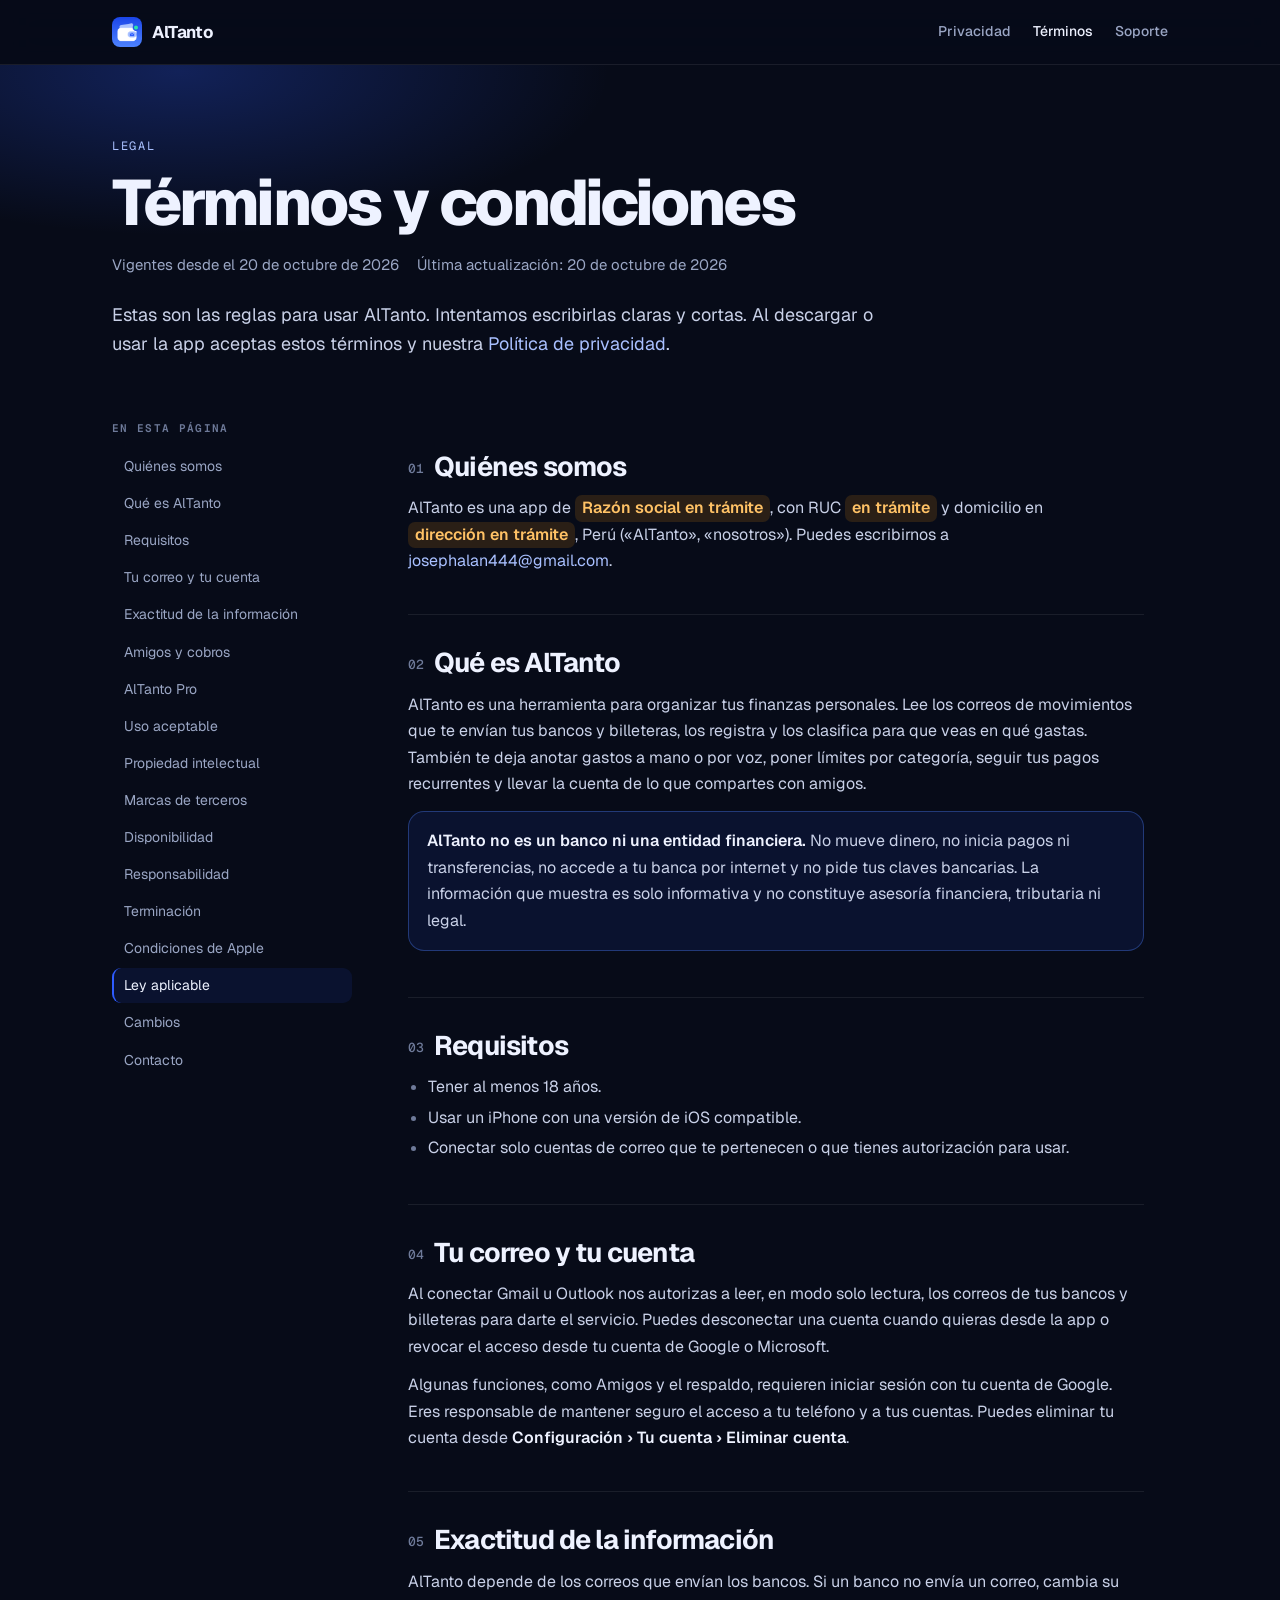
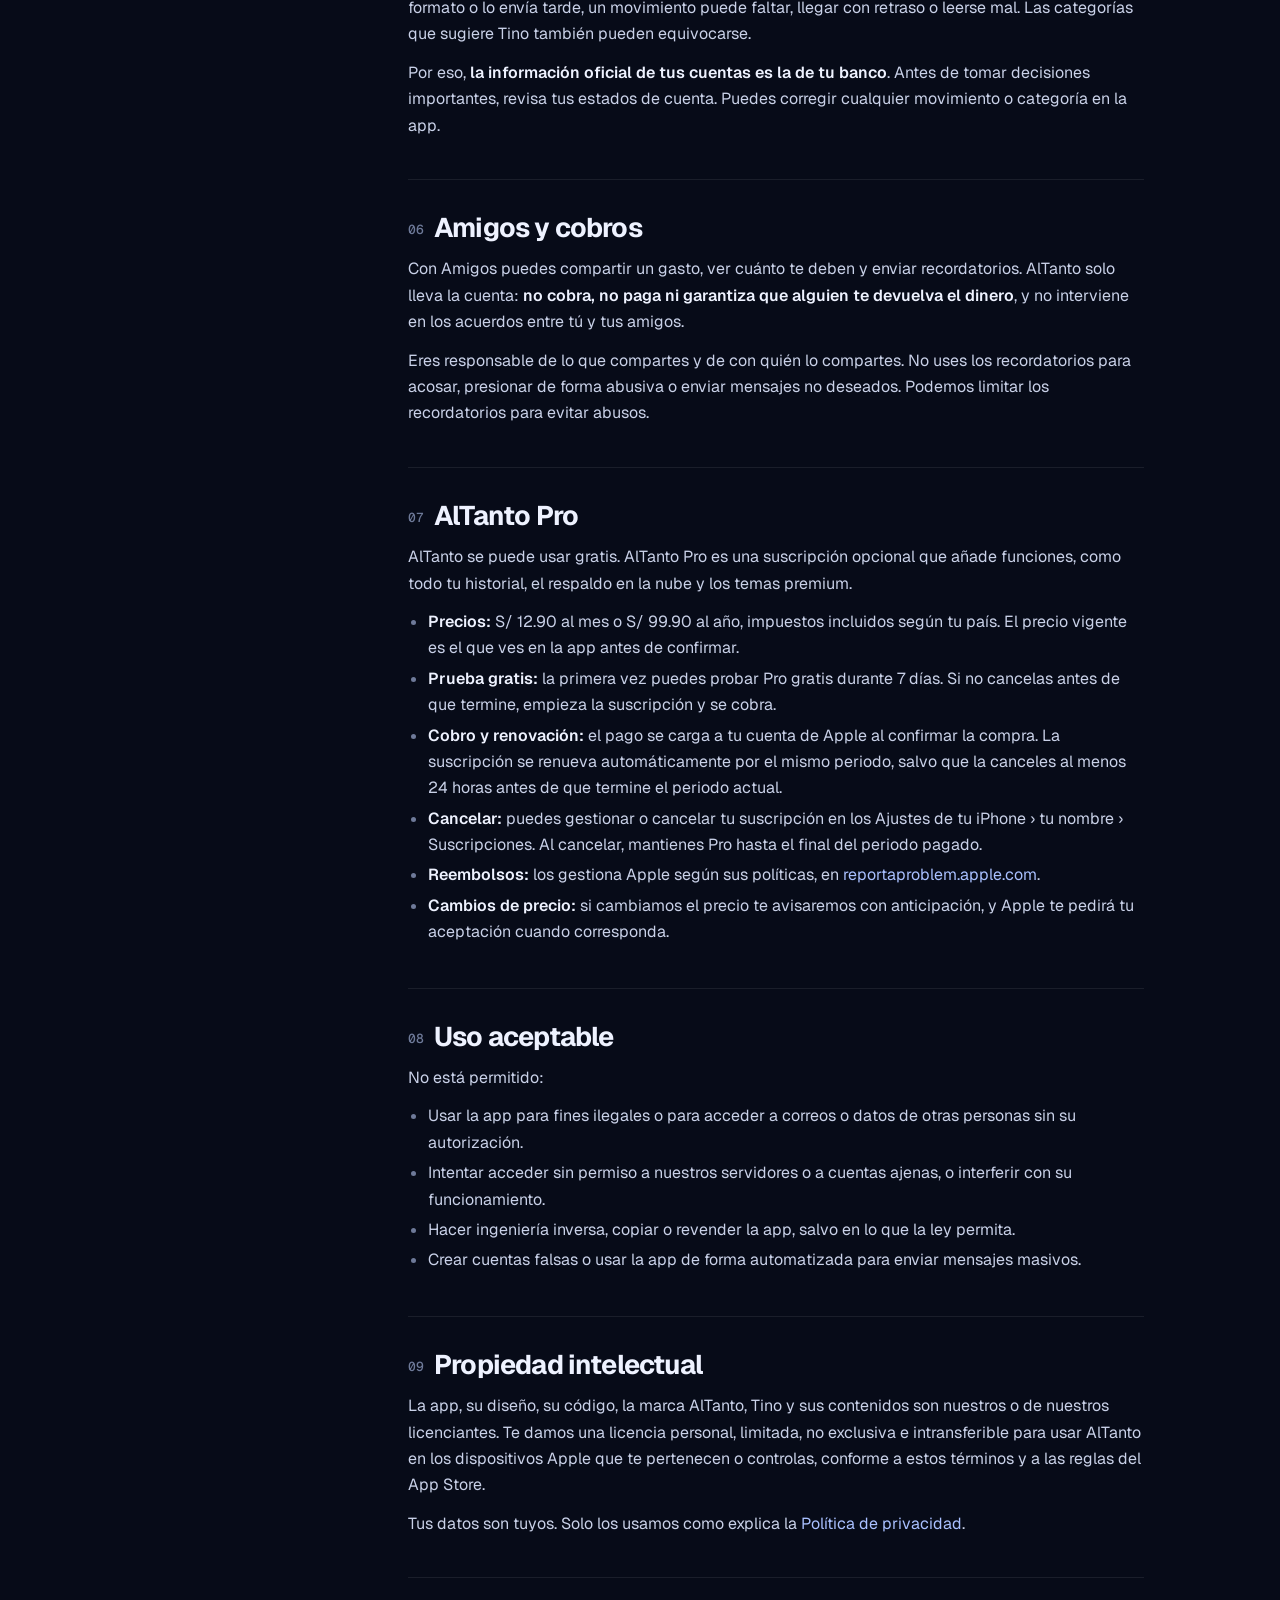
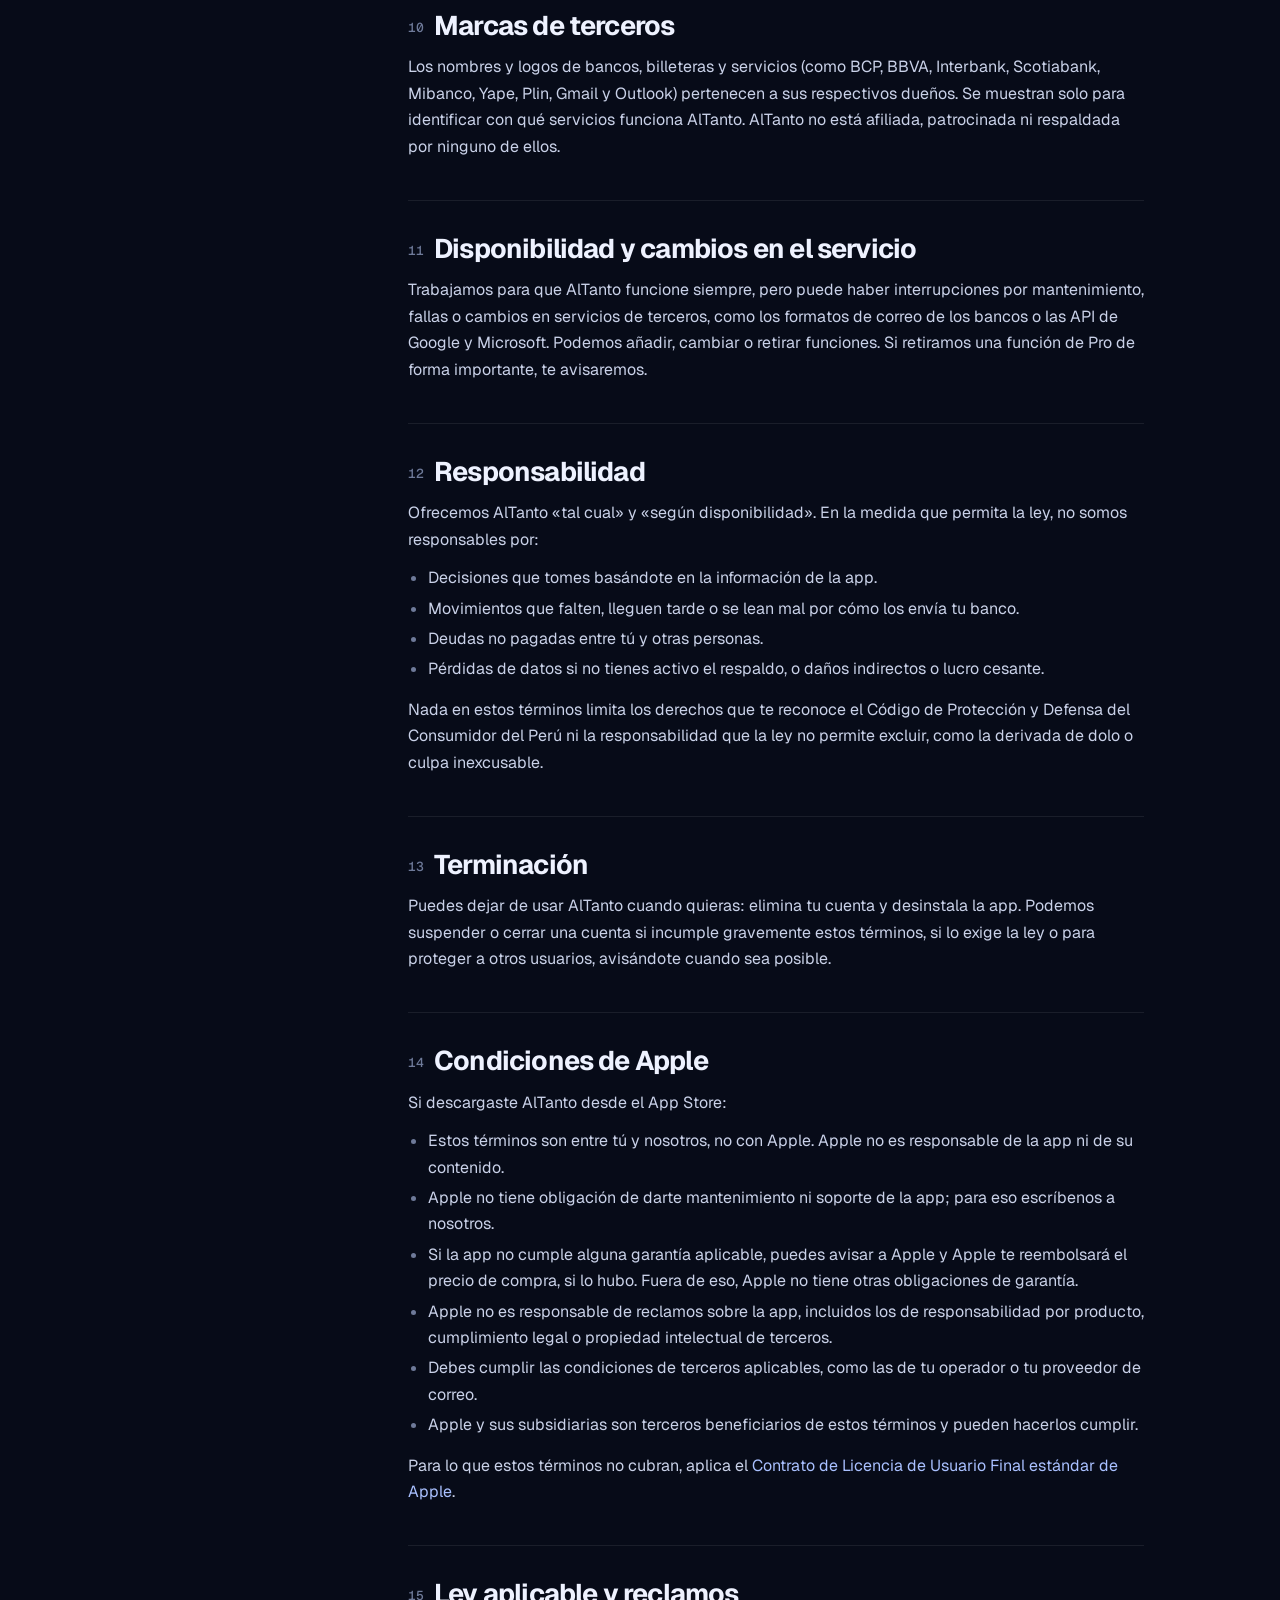
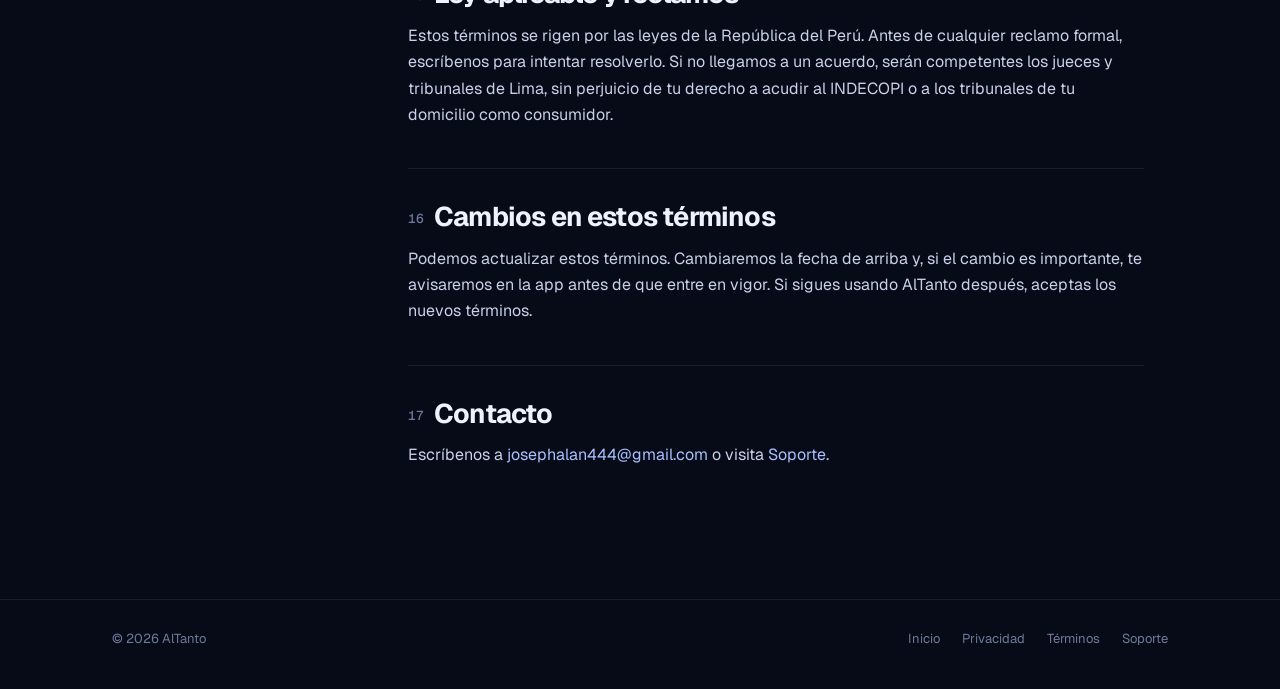
==== terminos/index.html @ 4947467b "feat: páginas de Privacidad, Términos y Soporte Política de privacidad conforme a la Ley 29733 con e" ====
<!DOCTYPE html>
<html lang="es-PE">
<head>
<meta charset="utf-8">
<meta name="viewport" content="width=device-width, initial-scale=1">
<title>Términos y condiciones — AlTanto</title>
<meta name="description" content="Las condiciones para usar AlTanto y AlTanto Pro.">
<link rel="icon" type="image/png" sizes="32x32" href="../assets/favicon-32.png">
<link rel="apple-touch-icon" href="../assets/apple-touch-icon.png">
<meta name="theme-color" content="#070B18">
<link rel="preconnect" href="https://fonts.googleapis.com">
<link rel="preconnect" href="https://fonts.gstatic.com" crossorigin>
<link rel="stylesheet" href="https://fonts.googleapis.com/css2?family=Geist:wght@400;500;600;700;800&family=Geist+Mono:wght@500;600&display=swap">
<link rel="stylesheet" href="../assets/legal.css">
</head>
<body>

<header class="nav">
  <div class="wrap">
    <a class="brand" href="../"><img src="../assets/icon-192.png" alt=""><span>AlTanto</span></a>
    <nav aria-label="Legal">
      <a href="../privacidad/">Privacidad</a>
      <a href="../terminos/" aria-current="page">Términos</a>
      <a href="../soporte/">Soporte</a>
    </nav>
  </div>
</header>

<div class="hero">
  <div class="wrap">
    <div class="eyebrow">Legal</div>
    <h1>Términos y condiciones</h1>
    <div class="meta"><span>Vigentes desde el 20 de octubre de 2026</span><span>Última actualización: 20 de octubre de 2026</span></div>
    <p class="intro">Estas son las reglas para usar AlTanto. Intentamos escribirlas claras y cortas. Al descargar o usar la app aceptas estos términos y nuestra <a href="../privacidad/">Política de privacidad</a>.</p>
  </div>
</div>

<div class="wrap layout">
  <aside class="toc" aria-label="Índice">
    <b>En esta página</b>
    <ol>
      <li><a href="#quienes">Quiénes somos</a></li>
      <li><a href="#servicio">Qué es AlTanto</a></li>
      <li><a href="#requisitos">Requisitos</a></li>
      <li><a href="#correo">Tu correo y tu cuenta</a></li>
      <li><a href="#exactitud">Exactitud de la información</a></li>
      <li><a href="#amigos">Amigos y cobros</a></li>
      <li><a href="#pro">AlTanto Pro</a></li>
      <li><a href="#uso">Uso aceptable</a></li>
      <li><a href="#propiedad">Propiedad intelectual</a></li>
      <li><a href="#marcas">Marcas de terceros</a></li>
      <li><a href="#disponibilidad">Disponibilidad</a></li>
      <li><a href="#responsabilidad">Responsabilidad</a></li>
      <li><a href="#terminacion">Terminación</a></li>
      <li><a href="#apple">Condiciones de Apple</a></li>
      <li><a href="#ley">Ley aplicable</a></li>
      <li><a href="#cambios">Cambios</a></li>
      <li><a href="#contacto">Contacto</a></li>
    </ol>
  </aside>

  <main class="doc">
    <section id="quienes">
      <h2><span class="n">01</span>Quiénes somos</h2>
      <p>AlTanto es una app de <strong><span class="pending">Razón social en trámite</span></strong>, con RUC <span class="pending">en trámite</span> y domicilio en <span class="pending">dirección en trámite</span>, Perú («AlTanto», «nosotros»). Puedes escribirnos a <a href="mailto:josephalan444@gmail.com">josephalan444@gmail.com</a>.</p>
    </section>

    <section id="servicio">
      <h2><span class="n">02</span>Qué es AlTanto</h2>
      <p>AlTanto es una herramienta para organizar tus finanzas personales. Lee los correos de movimientos que te envían tus bancos y billeteras, los registra y los clasifica para que veas en qué gastas. También te deja anotar gastos a mano o por voz, poner límites por categoría, seguir tus pagos recurrentes y llevar la cuenta de lo que compartes con amigos.</p>
      <div class="callout">
        <p><strong>AlTanto no es un banco ni una entidad financiera.</strong> No mueve dinero, no inicia pagos ni transferencias, no accede a tu banca por internet y no pide tus claves bancarias. La información que muestra es solo informativa y no constituye asesoría financiera, tributaria ni legal.</p>
      </div>
    </section>

    <section id="requisitos">
      <h2><span class="n">03</span>Requisitos</h2>
      <ul>
        <li>Tener al menos 18 años.</li>
        <li>Usar un iPhone con una versión de iOS compatible.</li>
        <li>Conectar solo cuentas de correo que te pertenecen o que tienes autorización para usar.</li>
      </ul>
    </section>

    <section id="correo">
      <h2><span class="n">04</span>Tu correo y tu cuenta</h2>
      <p>Al conectar Gmail u Outlook nos autorizas a leer, en modo solo lectura, los correos de tus bancos y billeteras para darte el servicio. Puedes desconectar una cuenta cuando quieras desde la app o revocar el acceso desde tu cuenta de Google o Microsoft.</p>
      <p>Algunas funciones, como Amigos y el respaldo, requieren iniciar sesión con tu cuenta de Google. Eres responsable de mantener seguro el acceso a tu teléfono y a tus cuentas. Puedes eliminar tu cuenta desde <strong>Configuración › Tu cuenta › Eliminar cuenta</strong>.</p>
    </section>

    <section id="exactitud">
      <h2><span class="n">05</span>Exactitud de la información</h2>
      <p>AlTanto depende de los correos que envían los bancos. Si un banco no envía un correo, cambia su formato o lo envía tarde, un movimiento puede faltar, llegar con retraso o leerse mal. Las categorías que sugiere Tino también pueden equivocarse.</p>
      <p>Por eso, <strong>la información oficial de tus cuentas es la de tu banco</strong>. Antes de tomar decisiones importantes, revisa tus estados de cuenta. Puedes corregir cualquier movimiento o categoría en la app.</p>
    </section>

    <section id="amigos">
      <h2><span class="n">06</span>Amigos y cobros</h2>
      <p>Con Amigos puedes compartir un gasto, ver cuánto te deben y enviar recordatorios. AlTanto solo lleva la cuenta: <strong>no cobra, no paga ni garantiza que alguien te devuelva el dinero</strong>, y no interviene en los acuerdos entre tú y tus amigos.</p>
      <p>Eres responsable de lo que compartes y de con quién lo compartes. No uses los recordatorios para acosar, presionar de forma abusiva o enviar mensajes no deseados. Podemos limitar los recordatorios para evitar abusos.</p>
    </section>

    <section id="pro">
      <h2><span class="n">07</span>AlTanto Pro</h2>
      <p>AlTanto se puede usar gratis. AlTanto Pro es una suscripción opcional que añade funciones, como todo tu historial, el respaldo en la nube y los temas premium.</p>
      <ul>
        <li><strong>Precios:</strong> S/ 12.90 al mes o S/ 99.90 al año, impuestos incluidos según tu país. El precio vigente es el que ves en la app antes de confirmar.</li>
        <li><strong>Prueba gratis:</strong> la primera vez puedes probar Pro gratis durante 7 días. Si no cancelas antes de que termine, empieza la suscripción y se cobra.</li>
        <li><strong>Cobro y renovación:</strong> el pago se carga a tu cuenta de Apple al confirmar la compra. La suscripción se renueva automáticamente por el mismo periodo, salvo que la canceles al menos 24 horas antes de que termine el periodo actual.</li>
        <li><strong>Cancelar:</strong> puedes gestionar o cancelar tu suscripción en los Ajustes de tu iPhone › tu nombre › Suscripciones. Al cancelar, mantienes Pro hasta el final del periodo pagado.</li>
        <li><strong>Reembolsos:</strong> los gestiona Apple según sus políticas, en <a href="https://reportaproblem.apple.com" rel="noopener">reportaproblem.apple.com</a>.</li>
        <li><strong>Cambios de precio:</strong> si cambiamos el precio te avisaremos con anticipación, y Apple te pedirá tu aceptación cuando corresponda.</li>
      </ul>
    </section>

    <section id="uso">
      <h2><span class="n">08</span>Uso aceptable</h2>
      <p>No está permitido:</p>
      <ul>
        <li>Usar la app para fines ilegales o para acceder a correos o datos de otras personas sin su autorización.</li>
        <li>Intentar acceder sin permiso a nuestros servidores o a cuentas ajenas, o interferir con su funcionamiento.</li>
        <li>Hacer ingeniería inversa, copiar o revender la app, salvo en lo que la ley permita.</li>
        <li>Crear cuentas falsas o usar la app de forma automatizada para enviar mensajes masivos.</li>
      </ul>
    </section>

    <section id="propiedad">
      <h2><span class="n">09</span>Propiedad intelectual</h2>
      <p>La app, su diseño, su código, la marca AlTanto, Tino y sus contenidos son nuestros o de nuestros licenciantes. Te damos una licencia personal, limitada, no exclusiva e intransferible para usar AlTanto en los dispositivos Apple que te pertenecen o controlas, conforme a estos términos y a las reglas del App Store.</p>
      <p>Tus datos son tuyos. Solo los usamos como explica la <a href="../privacidad/">Política de privacidad</a>.</p>
    </section>

    <section id="marcas">
      <h2><span class="n">10</span>Marcas de terceros</h2>
      <p>Los nombres y logos de bancos, billeteras y servicios (como BCP, BBVA, Interbank, Scotiabank, Mibanco, Yape, Plin, Gmail y Outlook) pertenecen a sus respectivos dueños. Se muestran solo para identificar con qué servicios funciona AlTanto. AlTanto no está afiliada, patrocinada ni respaldada por ninguno de ellos.</p>
    </section>

    <section id="disponibilidad">
      <h2><span class="n">11</span>Disponibilidad y cambios en el servicio</h2>
      <p>Trabajamos para que AlTanto funcione siempre, pero puede haber interrupciones por mantenimiento, fallas o cambios en servicios de terceros, como los formatos de correo de los bancos o las API de Google y Microsoft. Podemos añadir, cambiar o retirar funciones. Si retiramos una función de Pro de forma importante, te avisaremos.</p>
    </section>

    <section id="responsabilidad">
      <h2><span class="n">12</span>Responsabilidad</h2>
      <p>Ofrecemos AlTanto «tal cual» y «según disponibilidad». En la medida que permita la ley, no somos responsables por:</p>
      <ul>
        <li>Decisiones que tomes basándote en la información de la app.</li>
        <li>Movimientos que falten, lleguen tarde o se lean mal por cómo los envía tu banco.</li>
        <li>Deudas no pagadas entre tú y otras personas.</li>
        <li>Pérdidas de datos si no tienes activo el respaldo, o daños indirectos o lucro cesante.</li>
      </ul>
      <p>Nada en estos términos limita los derechos que te reconoce el Código de Protección y Defensa del Consumidor del Perú ni la responsabilidad que la ley no permite excluir, como la derivada de dolo o culpa inexcusable.</p>
    </section>

    <section id="terminacion">
      <h2><span class="n">13</span>Terminación</h2>
      <p>Puedes dejar de usar AlTanto cuando quieras: elimina tu cuenta y desinstala la app. Podemos suspender o cerrar una cuenta si incumple gravemente estos términos, si lo exige la ley o para proteger a otros usuarios, avisándote cuando sea posible.</p>
    </section>

    <section id="apple">
      <h2><span class="n">14</span>Condiciones de Apple</h2>
      <p>Si descargaste AlTanto desde el App Store:</p>
      <ul>
        <li>Estos términos son entre tú y nosotros, no con Apple. Apple no es responsable de la app ni de su contenido.</li>
        <li>Apple no tiene obligación de darte mantenimiento ni soporte de la app; para eso escríbenos a nosotros.</li>
        <li>Si la app no cumple alguna garantía aplicable, puedes avisar a Apple y Apple te reembolsará el precio de compra, si lo hubo. Fuera de eso, Apple no tiene otras obligaciones de garantía.</li>
        <li>Apple no es responsable de reclamos sobre la app, incluidos los de responsabilidad por producto, cumplimiento legal o propiedad intelectual de terceros.</li>
        <li>Debes cumplir las condiciones de terceros aplicables, como las de tu operador o tu proveedor de correo.</li>
        <li>Apple y sus subsidiarias son terceros beneficiarios de estos términos y pueden hacerlos cumplir.</li>
      </ul>
      <p>Para lo que estos términos no cubran, aplica el <a href="https://www.apple.com/legal/internet-services/itunes/dev/stdeula/" rel="noopener">Contrato de Licencia de Usuario Final estándar de Apple</a>.</p>
    </section>

    <section id="ley">
      <h2><span class="n">15</span>Ley aplicable y reclamos</h2>
      <p>Estos términos se rigen por las leyes de la República del Perú. Antes de cualquier reclamo formal, escríbenos para intentar resolverlo. Si no llegamos a un acuerdo, serán competentes los jueces y tribunales de Lima, sin perjuicio de tu derecho a acudir al INDECOPI o a los tribunales de tu domicilio como consumidor.</p>
    </section>

    <section id="cambios">
      <h2><span class="n">16</span>Cambios en estos términos</h2>
      <p>Podemos actualizar estos términos. Cambiaremos la fecha de arriba y, si el cambio es importante, te avisaremos en la app antes de que entre en vigor. Si sigues usando AlTanto después, aceptas los nuevos términos.</p>
    </section>

    <section id="contacto">
      <h2><span class="n">17</span>Contacto</h2>
      <p>Escríbenos a <a href="mailto:josephalan444@gmail.com">josephalan444@gmail.com</a> o visita <a href="../soporte/">Soporte</a>.</p>
    </section>
  </main>
</div>

<footer>
  <div class="wrap">
    <span>© 2026 AlTanto</span>
    <nav aria-label="Legal"><a href="../">Inicio</a><a href="../privacidad/">Privacidad</a><a href="../terminos/">Términos</a><a href="../soporte/">Soporte</a></nav>
  </div>
</footer>
<script src="../assets/legal.js"></script>
</body>
</html>
---- assets/legal.css ----
/* Estilo compartido de Privacidad, Términos y Soporte (mismos tokens que la landing) */
:root{
  --bg:#070B18;--sf:#0E1428;--el:#151C35;--line:rgba(255,255,255,.08);--line2:rgba(255,255,255,.14);
  --tx:#EEF2FF;--sec:#9AA6C4;--mute:#6E7A99;--blue:#2E5BFF;--sky:#A9C0FF;--mint:#2EE6A6;--amber:#FFC266;
}
*{box-sizing:border-box}
html{scroll-behavior:smooth;-webkit-text-size-adjust:100%;scroll-padding-top:90px}
body{margin:0;background:var(--bg);color:var(--tx);font-family:Geist,-apple-system,"SF Pro Text",system-ui,sans-serif;-webkit-font-smoothing:antialiased;line-height:1.65;overflow-x:hidden}
a{color:var(--sky);text-decoration:none}
a:hover{text-decoration:underline}
::selection{background:var(--blue);color:#fff}
.wrap{max-width:1120px;margin:0 auto;padding:0 clamp(16px,4vw,32px)}

.nav{position:sticky;top:0;z-index:20;background:rgba(7,11,24,.8);-webkit-backdrop-filter:blur(18px) saturate(1.4);backdrop-filter:blur(18px) saturate(1.4);border-bottom:1px solid var(--line)}
.nav .wrap{display:flex;align-items:center;justify-content:space-between;gap:16px;height:64px}
.brand{display:flex;align-items:center;gap:10px;font-weight:700;font-size:17px;letter-spacing:-.4px;color:var(--tx)}
.brand:hover{text-decoration:none}
.brand img{width:30px;height:30px;border-radius:8px}
.nav nav{display:flex;gap:22px;font-size:14px;font-weight:500}
.nav nav a{color:var(--sec)}
.nav nav a:hover,.nav nav a[aria-current]{color:var(--tx);text-decoration:none}
@media (max-width:560px){.nav nav{gap:14px;font-size:13px}.brand span{display:none}}

.hero{position:relative;padding:72px 0 40px;overflow:hidden}
.hero::before{content:"";position:absolute;inset:-40% -10% auto;height:140%;background:radial-gradient(40% 50% at 20% 30%,rgba(46,91,255,.28),transparent 70%);pointer-events:none}
.hero .wrap{position:relative}
.eyebrow{font-family:"Geist Mono",ui-monospace,monospace;font-size:12px;letter-spacing:.14em;text-transform:uppercase;color:var(--sky)}
h1{margin:14px 0 0;font-size:clamp(38px,6vw,64px);line-height:1;letter-spacing:-.045em;font-weight:800;text-wrap:balance}
.meta{margin-top:18px;color:var(--sec);font-size:15px;display:flex;flex-wrap:wrap;gap:6px 18px}
.intro{margin:22px 0 0;max-width:44em;font-size:18px;color:#C9D1E8;text-wrap:pretty}

.layout{display:grid;grid-template-columns:240px minmax(0,1fr);gap:56px;padding-top:20px;padding-bottom:90px}
.toc{position:sticky;top:96px;align-self:start;font-size:14px}
.toc b{display:block;font-family:"Geist Mono",monospace;font-size:11px;letter-spacing:.12em;text-transform:uppercase;color:var(--mute);margin-bottom:12px;font-weight:600}
.toc ol{list-style:none;margin:0;padding:0;display:flex;flex-direction:column;gap:2px;counter-reset:t}
.toc a{display:block;padding:6px 10px;border-radius:9px;color:var(--sec);border-left:2px solid transparent}
.toc a:hover{color:var(--tx);background:rgba(255,255,255,.03);text-decoration:none}
.toc a.on{color:var(--tx);border-left-color:var(--blue);background:rgba(46,91,255,.1)}
@media (max-width:900px){.layout{grid-template-columns:1fr;gap:0}.toc{display:none}}

.doc{max-width:46em}
.doc section{padding:8px 0 28px;border-top:1px solid var(--line)}
.doc section:first-child{border-top:0}
.doc h2{margin:24px 0 12px;font-size:clamp(22px,2.6vw,27px);letter-spacing:-.03em;line-height:1.2}
.doc h2 .n{font-family:"Geist Mono",monospace;font-size:13px;color:var(--mute);font-weight:500;margin-right:10px;letter-spacing:0;vertical-align:3px}
.doc h3{margin:22px 0 6px;font-size:17px;letter-spacing:-.2px}
.doc p,.doc li{color:#C9D1E8;font-size:16px}
.doc p{margin:0 0 12px}
.doc ul,.doc ol{margin:0 0 14px;padding-left:20px}
.doc li{margin:4px 0}
.doc li::marker{color:var(--mute)}
.doc code{font-family:"Geist Mono",monospace;font-size:.88em;padding:1px 6px;border-radius:6px;background:var(--el);color:var(--tx)}
.doc strong{color:var(--tx);font-weight:600}

.summary{display:grid;grid-template-columns:repeat(2,1fr);gap:10px;margin:6px 0 18px}
.summary div{padding:16px 18px;border-radius:16px;background:var(--sf);border:1px solid var(--line);font-size:15px;color:#C9D1E8;line-height:1.5}
.summary b{display:block;color:var(--tx);margin-bottom:2px}
@media (max-width:600px){.summary{grid-template-columns:1fr}}

.callout{margin:14px 0 18px;padding:16px 18px;border-radius:16px;background:rgba(46,91,255,.1);border:1px solid rgba(79,130,255,.35);font-size:15px;color:#D7DFF7}
.callout.mint{background:rgba(46,230,166,.08);border-color:rgba(46,230,166,.3)}
.callout p:last-child{margin:0}

table{width:100%;border-collapse:collapse;margin:8px 0 18px;font-size:14.5px}
th,td{text-align:left;padding:11px 12px;border-bottom:1px solid var(--line);vertical-align:top;color:#C9D1E8}
th{color:var(--tx);font-weight:600;font-size:13px;background:var(--sf)}
th:first-child{border-top-left-radius:10px}th:last-child{border-top-right-radius:10px}
.tscroll{overflow-x:auto;-webkit-overflow-scrolling:touch}

.pending{display:inline-block;padding:0 7px;border-radius:7px;background:rgba(255,159,10,.14);color:var(--amber);font-weight:600}

/* soporte */
.contact{display:grid;grid-template-columns:1.2fr .8fr;gap:14px;margin:0 0 44px}
.ccard{padding:clamp(22px,3vw,32px);border-radius:24px;background:var(--sf);border:1px solid var(--line)}
.ccard.main{background:linear-gradient(150deg,rgba(46,91,255,.22),var(--sf) 60%);border-color:rgba(79,130,255,.35)}
.ccard h2{margin:0 0 8px;font-size:24px;letter-spacing:-.03em}
.ccard p{margin:0 0 16px;color:var(--sec)}
.btn{display:inline-flex;align-items:center;gap:10px;height:50px;padding:0 22px;border-radius:15px;background:var(--blue);color:#fff;font-weight:600;font-size:15px;box-shadow:0 18px 40px -14px rgba(46,91,255,.9)}
.btn:hover{background:#4A70FF;text-decoration:none}
.mail{font-family:"Geist Mono",monospace;font-size:14px;color:var(--sky);word-break:break-all}
.ccard ul{margin:0;padding-left:18px;color:#C9D1E8;font-size:15px}
.ccard li{margin:4px 0}
@media (max-width:820px){.contact{grid-template-columns:1fr}}
.topics{display:flex;flex-direction:column;gap:10px;max-width:820px}
.group-title{margin:30px 0 8px;font-family:"Geist Mono",monospace;font-size:12px;letter-spacing:.14em;text-transform:uppercase;color:var(--sky)}
details{border-radius:18px;background:var(--sf);border:1px solid var(--line);padding:0 22px}
details[open]{border-color:var(--line2)}
summary{list-style:none;display:flex;align-items:center;justify-content:space-between;gap:16px;padding:18px 0;font-weight:600;font-size:16.5px;cursor:pointer}
summary::-webkit-details-marker{display:none}
summary::after{content:"";width:12px;height:12px;flex:none;border-right:2px solid var(--sec);border-bottom:2px solid var(--sec);transform:rotate(45deg) translate(-3px,-3px);transition:transform .25s}
details[open] summary::after{transform:rotate(225deg) translate(-3px,-3px)}
details .body{padding:0 0 18px;color:#C9D1E8;font-size:15.5px}
details .body p{margin:0 0 10px}
details .body ol,details .body ul{margin:0 0 10px;padding-left:20px}
details .body li{margin:3px 0}

footer{border-top:1px solid var(--line);padding:28px 0 40px;font-size:13px;color:var(--mute)}
footer .wrap{display:flex;flex-wrap:wrap;justify-content:space-between;align-items:center;gap:14px}
footer nav{display:flex;gap:22px}
footer a{color:var(--mute)}
footer a:hover{color:var(--tx);text-decoration:none}

@media print{
  body{background:#fff;color:#000}.nav,.toc,footer{display:none}.hero::before{display:none}
  .doc p,.doc li,td{color:#222}.layout{display:block}
}
@media (prefers-reduced-motion:reduce){html{scroll-behavior:auto}}
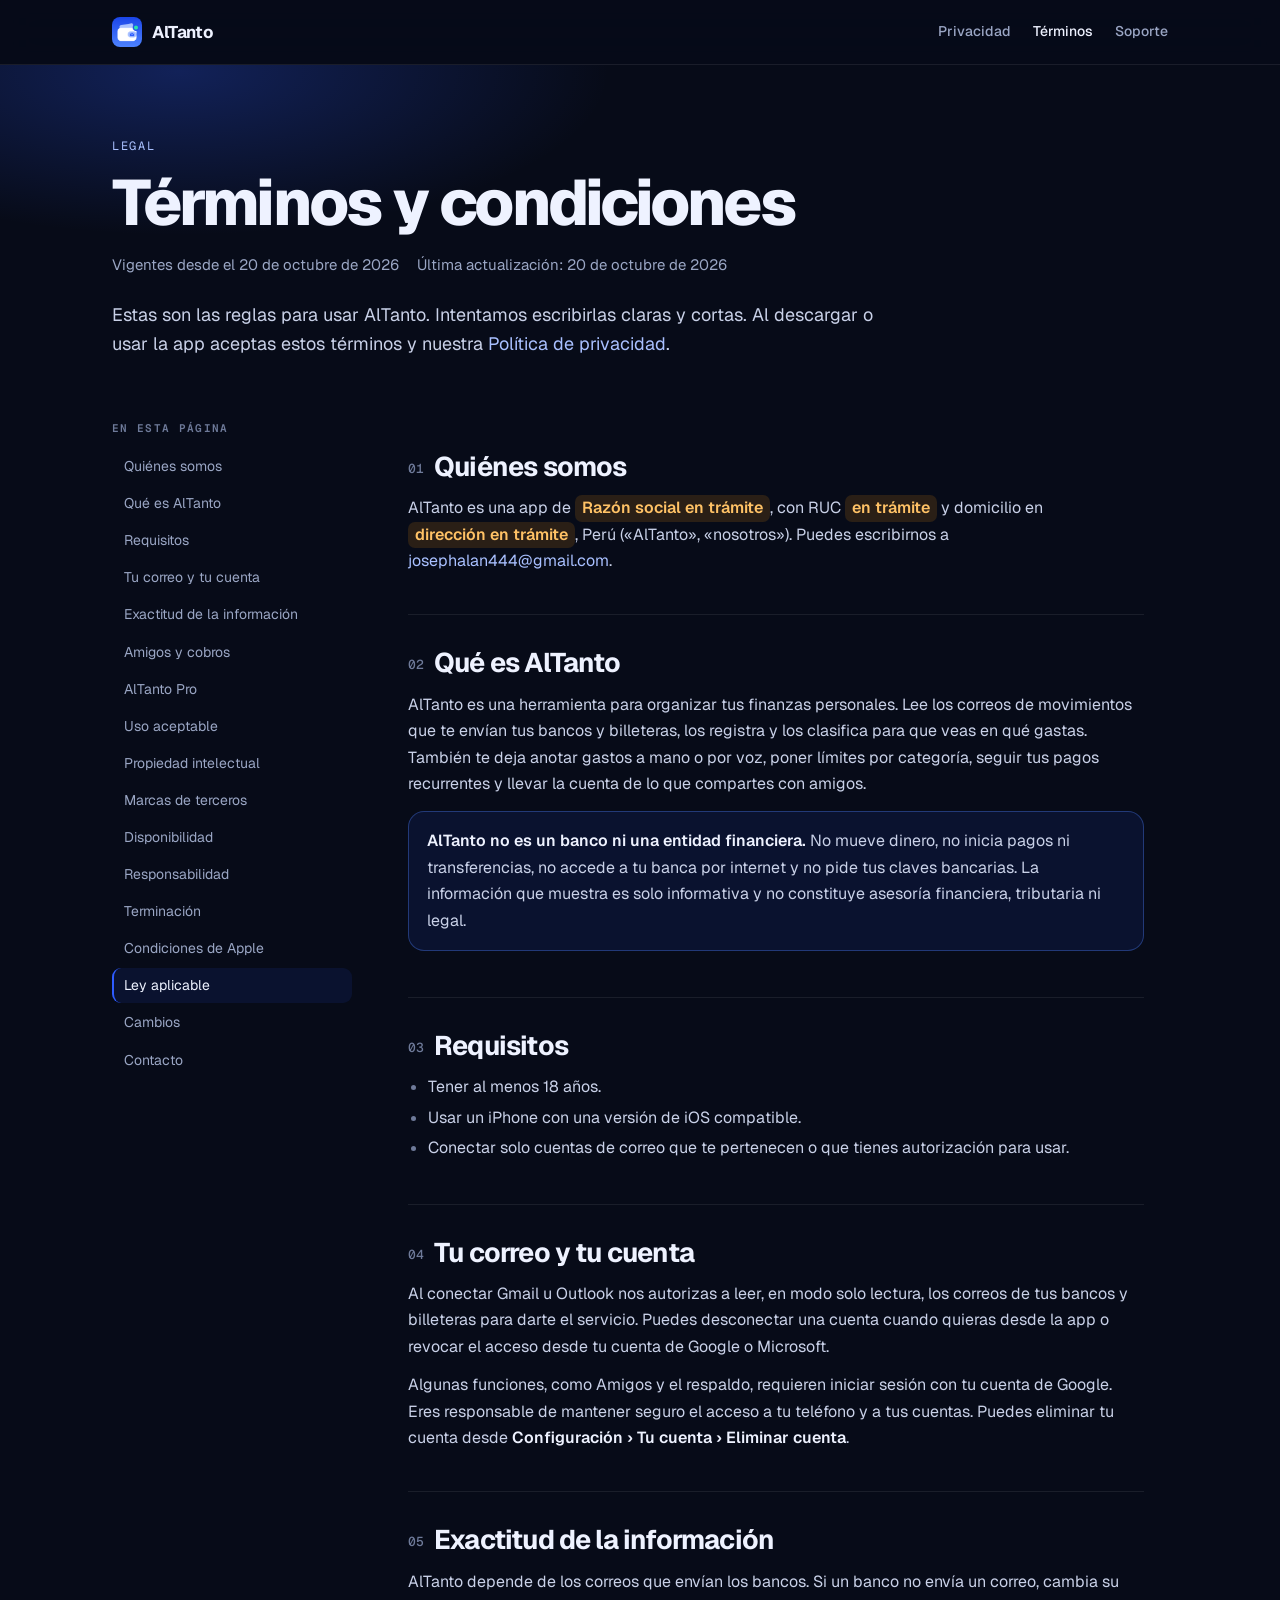
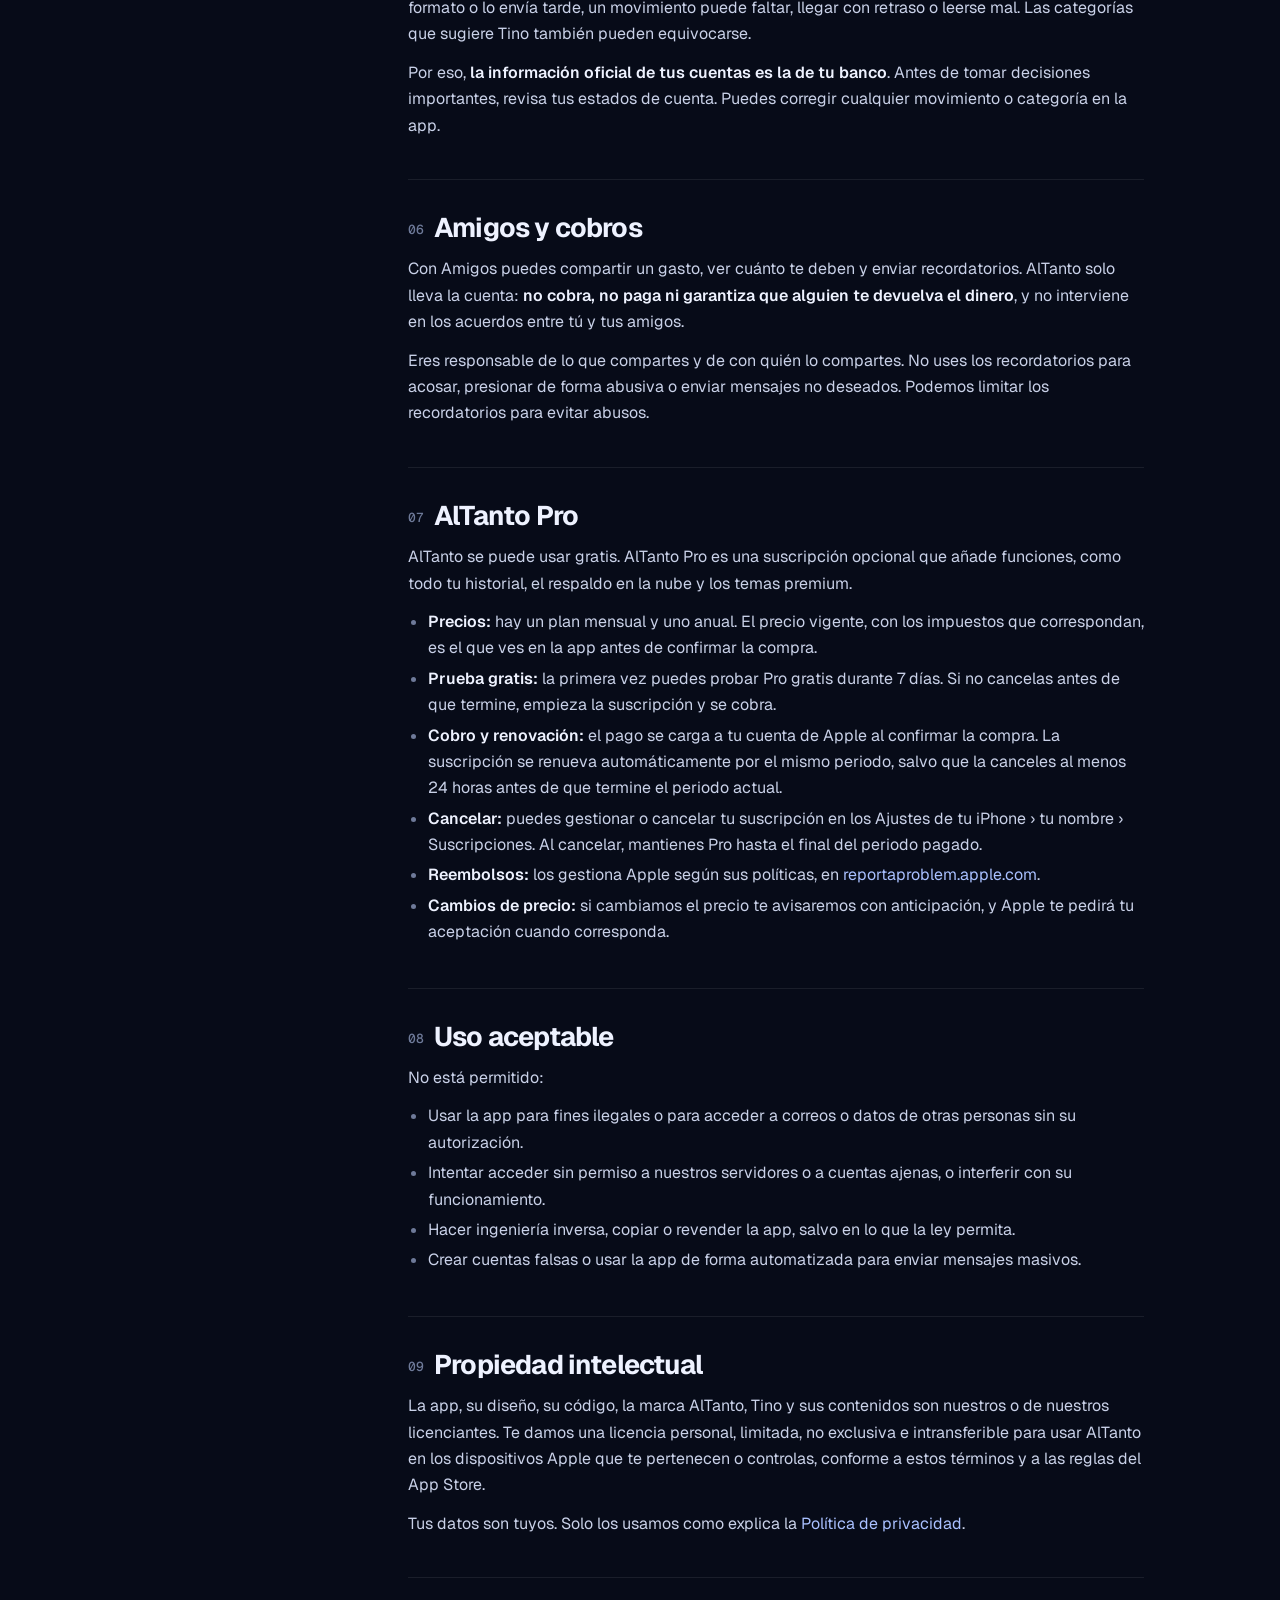
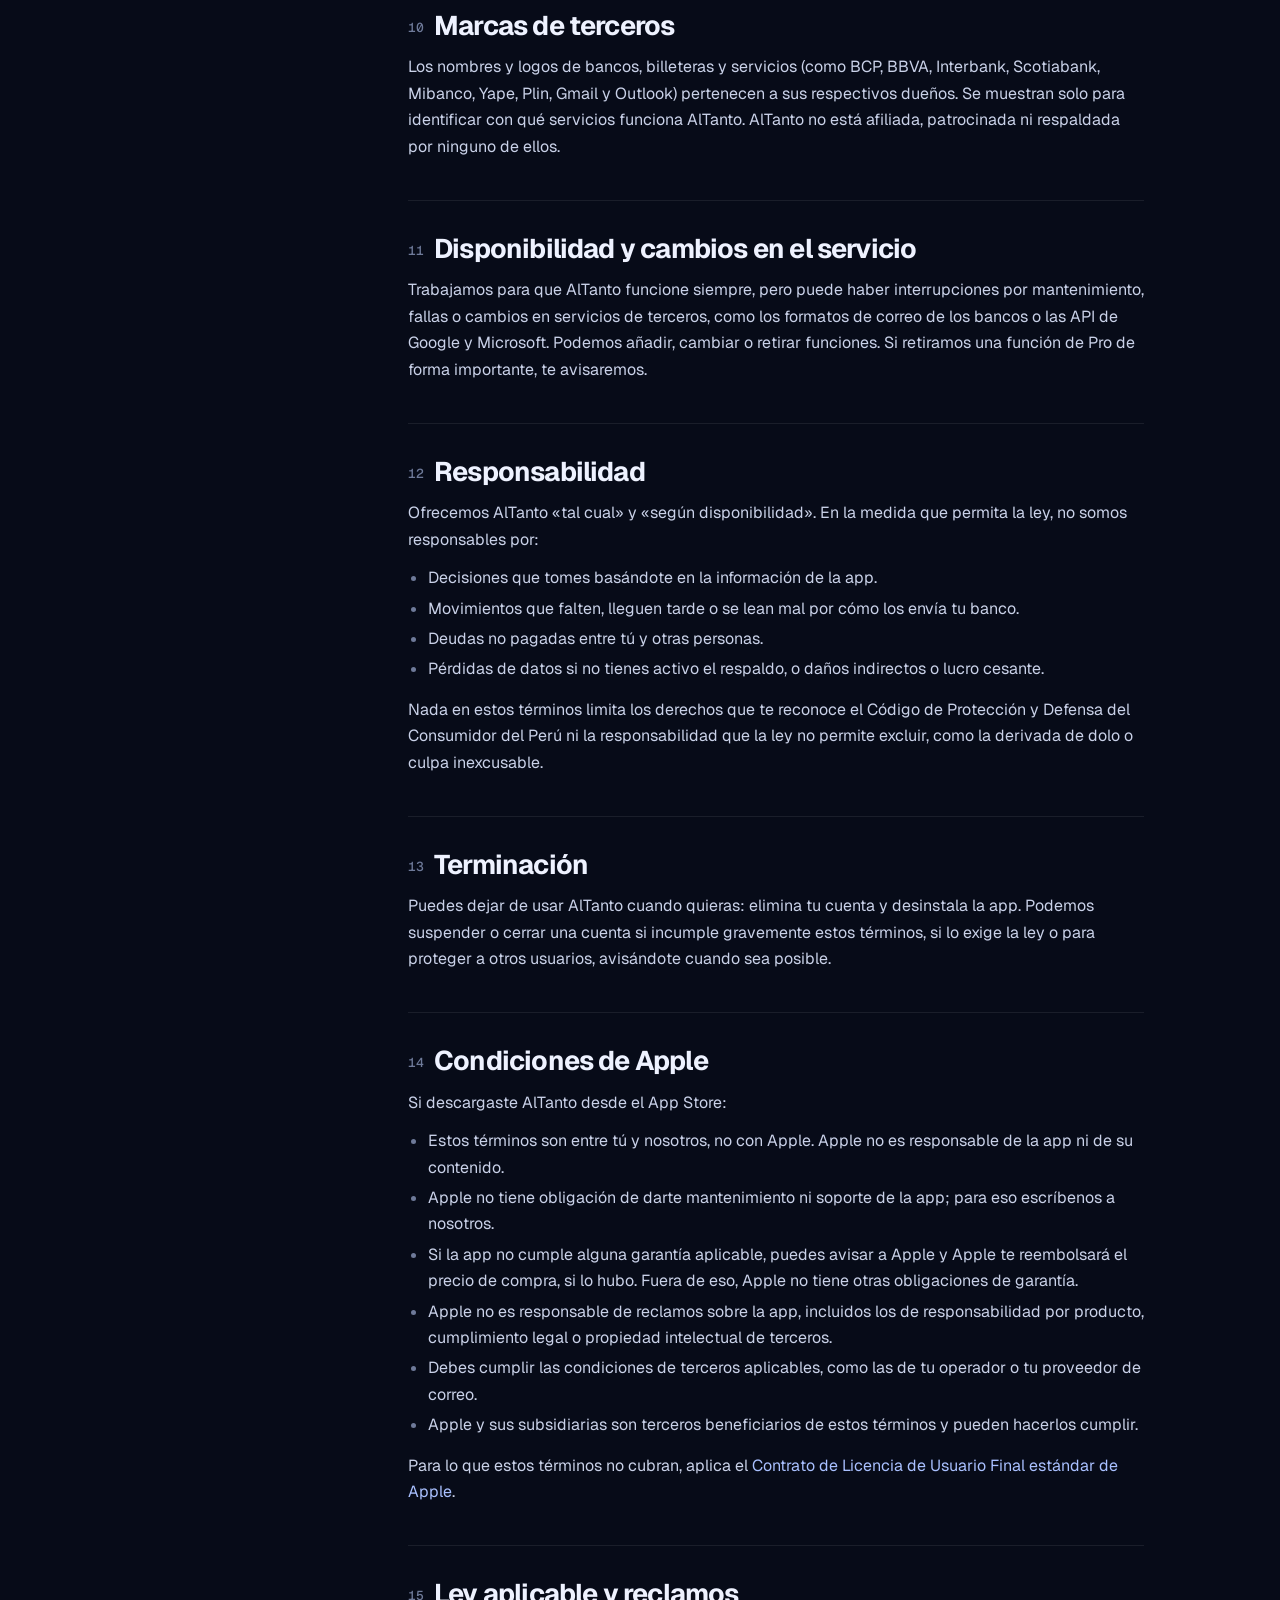
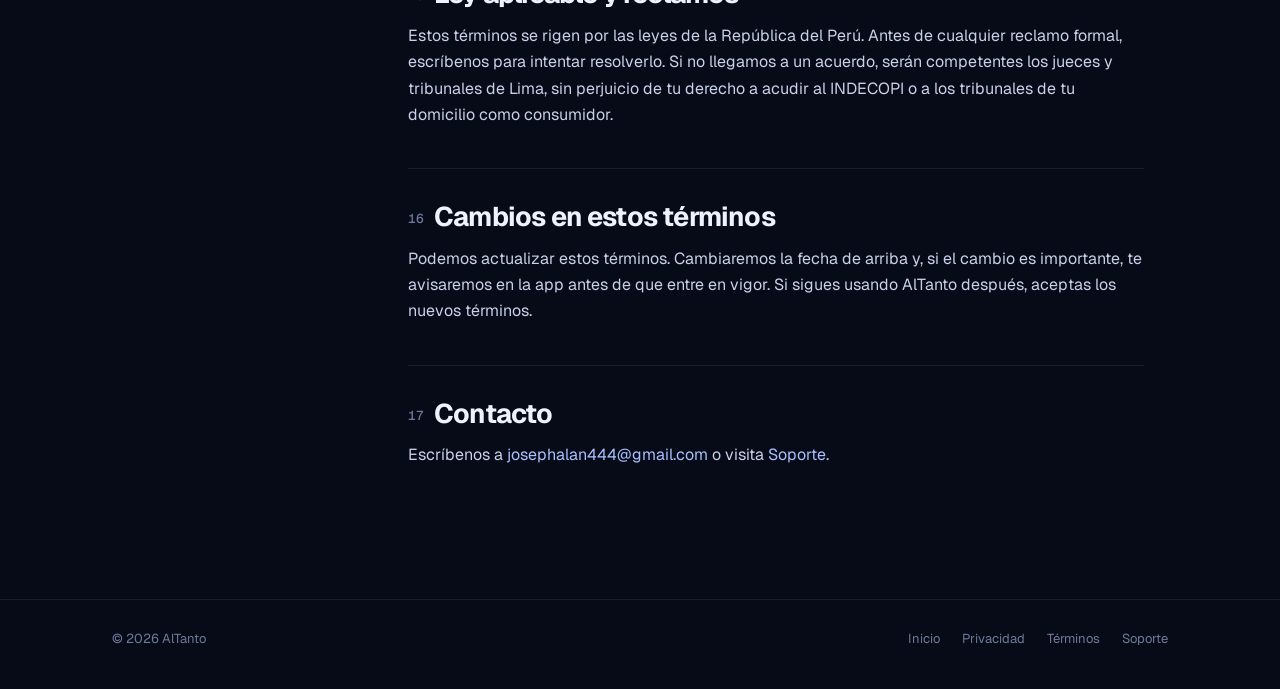
==== commit 1ceb8e4c: "chore: precio de AlTanto Pro por anunciar (TBD) Co-Authored-By: Claude Opus 5.5 <noreply@anthropic.c" ====
--- a/terminos/index.html
+++ b/terminos/index.html
@@ -104,7 +104,7 @@
       <h2><span class="n">07</span>AlTanto Pro</h2>
       <p>AlTanto se puede usar gratis. AlTanto Pro es una suscripción opcional que añade funciones, como todo tu historial, el respaldo en la nube y los temas premium.</p>
       <ul>
-        <li><strong>Precios:</strong> S/ 12.90 al mes o S/ 99.90 al año, impuestos incluidos según tu país. El precio vigente es el que ves en la app antes de confirmar.</li>
+        <li><strong>Precios:</strong> hay un plan mensual y uno anual. El precio vigente, con los impuestos que correspondan, es el que ves en la app antes de confirmar la compra.</li>
         <li><strong>Prueba gratis:</strong> la primera vez puedes probar Pro gratis durante 7 días. Si no cancelas antes de que termine, empieza la suscripción y se cobra.</li>
         <li><strong>Cobro y renovación:</strong> el pago se carga a tu cuenta de Apple al confirmar la compra. La suscripción se renueva automáticamente por el mismo periodo, salvo que la canceles al menos 24 horas antes de que termine el periodo actual.</li>
         <li><strong>Cancelar:</strong> puedes gestionar o cancelar tu suscripción en los Ajustes de tu iPhone › tu nombre › Suscripciones. Al cancelar, mantienes Pro hasta el final del periodo pagado.</li>
